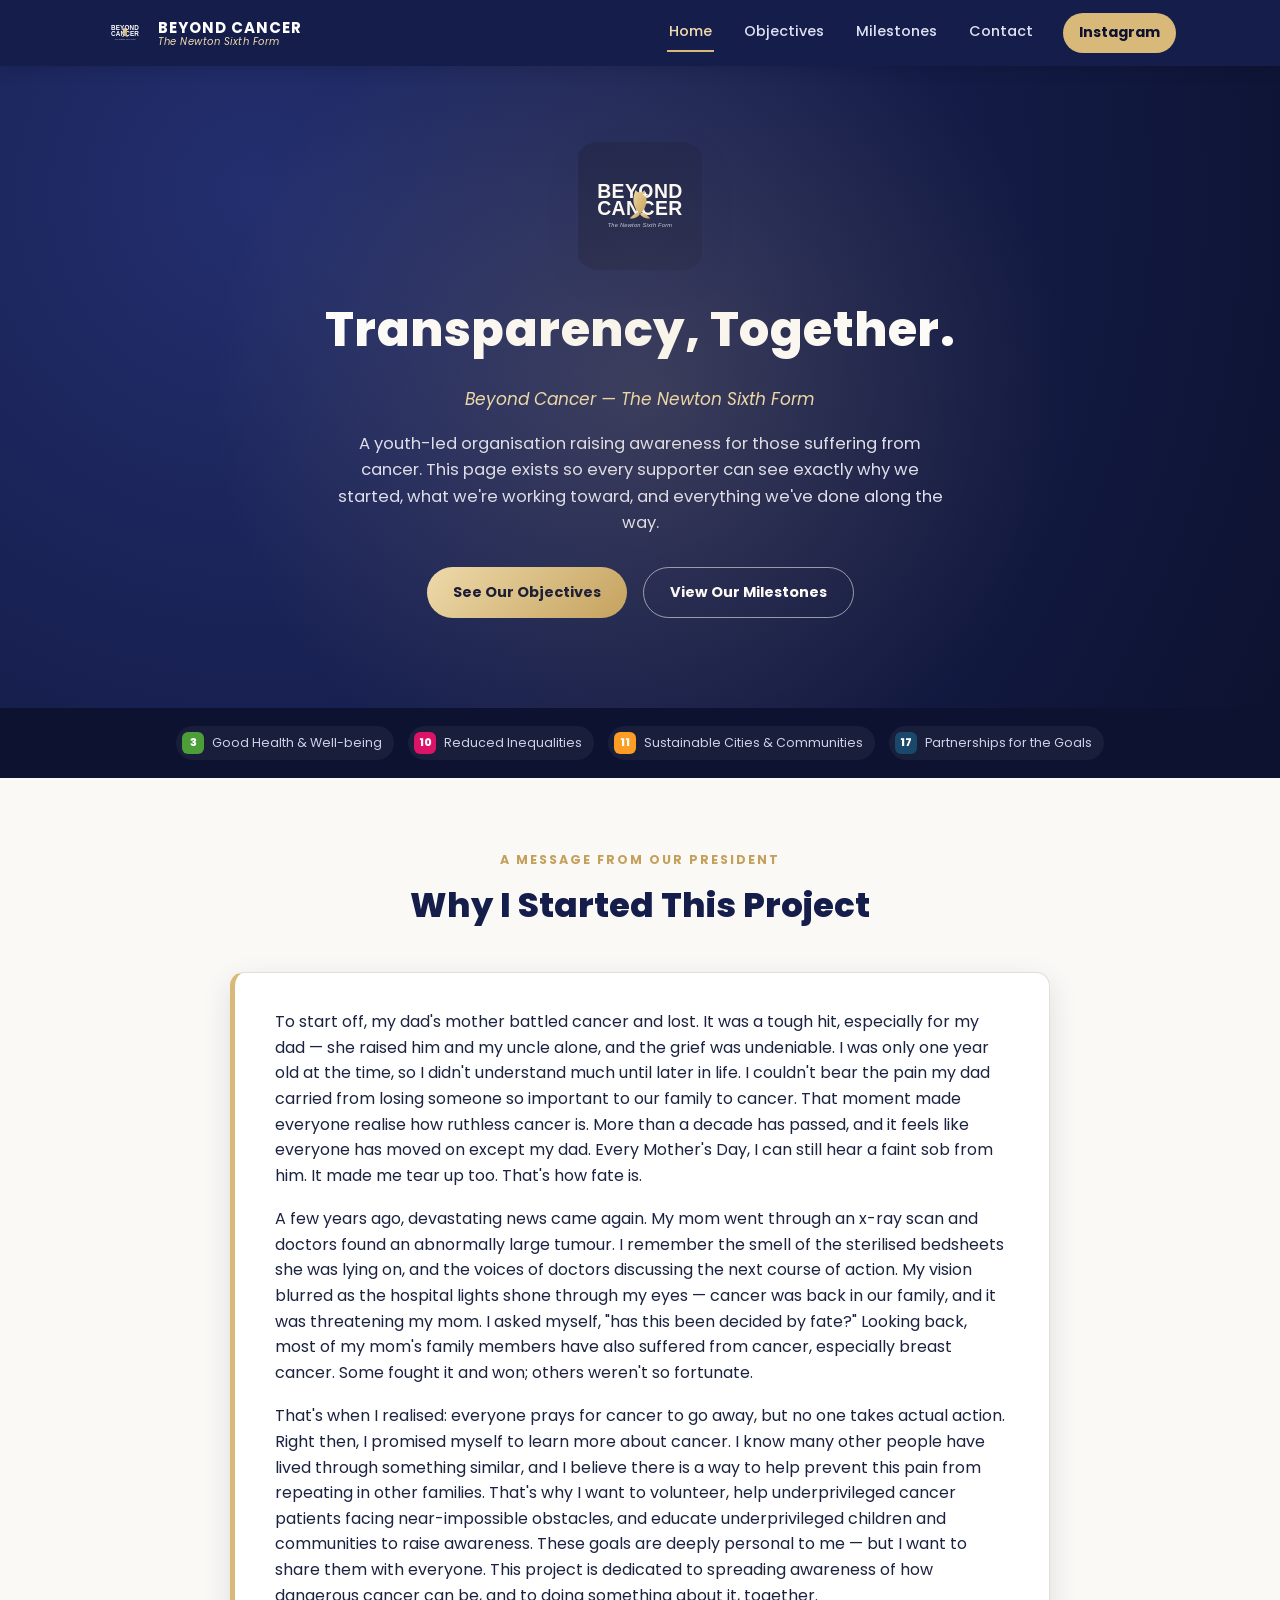
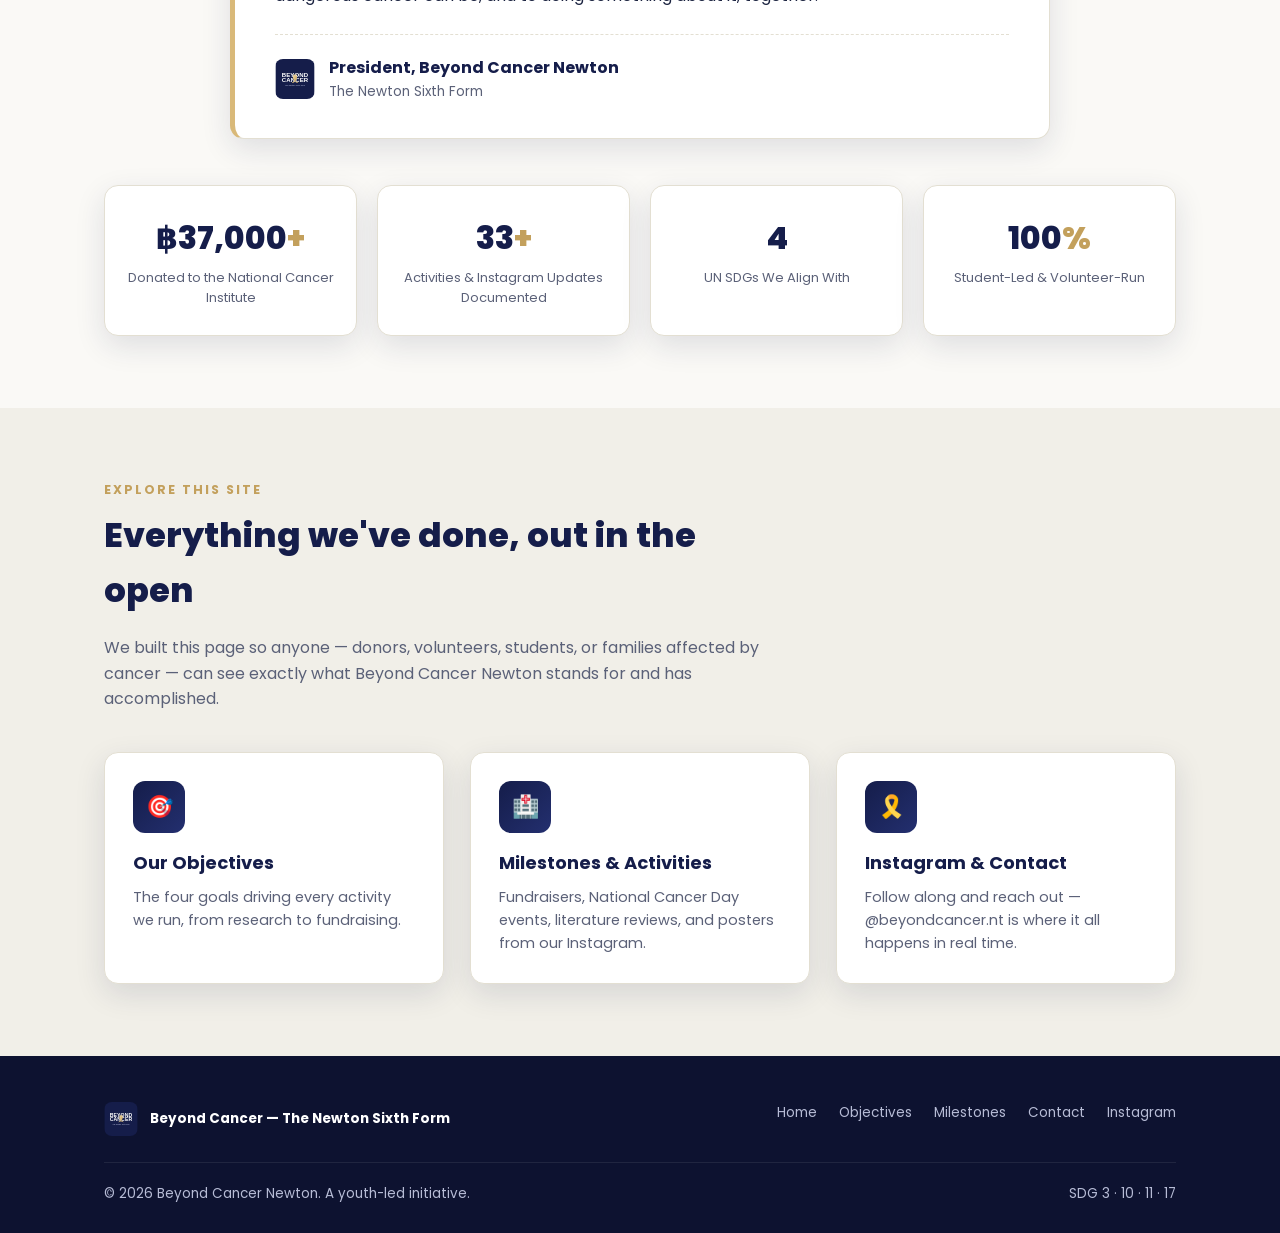
==== index.html @ de4dd10d "Initial commit of my Claude website" ====
<!DOCTYPE html>
<html lang="en">
<head>
<meta charset="UTF-8">
<meta name="viewport" content="width=device-width, initial-scale=1.0">
<title>Beyond Cancer Newton | Transparency &amp; Impact</title>
<meta name="description" content="Beyond Cancer Newton — a youth-led organisation from The Newton Sixth Form raising awareness and funds for cancer patients. See why we started, our objectives, and everything we've done.">
<link rel="icon" type="image/svg+xml" href="assets/img/logo.svg">
<link rel="stylesheet" href="assets/css/style.css">
<link rel="preconnect" href="https://fonts.googleapis.com">
<link href="https://fonts.googleapis.com/css2?family=Poppins:ital,wght@0,400;0,500;0,600;0,700;0,800;1,500&display=swap" rel="stylesheet">
</head>
<body>

<header class="site-header">
  <div class="wrap">
    <a href="index.html" class="brand">
      <img src="assets/img/logo.svg" alt="Beyond Cancer logo">
      <span class="brand-text">
        <span class="b1">BEYOND CANCER</span>
        <span class="b2">The Newton Sixth Form</span>
      </span>
    </a>
    <button class="nav-toggle" aria-label="Toggle menu">&#9776;</button>
    <nav class="nav-links">
      <a href="index.html" data-page="index.html">Home</a>
      <a href="objectives.html" data-page="objectives.html">Objectives</a>
      <a href="milestones.html" data-page="milestones.html">Milestones</a>
      <a href="contact.html" data-page="contact.html">Contact</a>
      <a href="https://www.instagram.com/beyondcancer.nt" target="_blank" rel="noopener" class="cta">Instagram</a>
    </nav>
  </div>
</header>

<section class="hero">
  <div class="wrap">
    <img src="assets/img/logo.svg" alt="Beyond Cancer logo" class="logo-big">
    <h1>Transparency, Together.</h1>
    <p class="tagline">Beyond Cancer — The Newton Sixth Form</p>
    <p class="lead">A youth-led organisation raising awareness for those suffering from cancer. This page exists so every supporter can see exactly why we started, what we're working toward, and everything we've done along the way.</p>
    <div class="btn-row">
      <a href="objectives.html" class="btn btn-gold">See Our Objectives</a>
      <a href="milestones.html" class="btn btn-outline">View Our Milestones</a>
    </div>
  </div>
</section>

<div class="sdg-strip">
  <div class="wrap">
    <span class="sdg-chip"><span class="sdg-num sdg-3">3</span> Good Health &amp; Well-being</span>
    <span class="sdg-chip"><span class="sdg-num sdg-10">10</span> Reduced Inequalities</span>
    <span class="sdg-chip"><span class="sdg-num sdg-11">11</span> Sustainable Cities &amp; Communities</span>
    <span class="sdg-chip"><span class="sdg-num sdg-17">17</span> Partnerships for the Goals</span>
  </div>
</div>

<section>
  <div class="wrap">
    <div class="section-head center" style="margin-left:auto;margin-right:auto;">
      <span class="eyebrow">A message from our President</span>
      <h2 class="section-title">Why I Started This Project</h2>
    </div>
    <div class="letter">
      <p>To start off, my dad's mother battled cancer and lost. It was a tough hit, especially for my dad — she raised him and my uncle alone, and the grief was undeniable. I was only one year old at the time, so I didn't understand much until later in life. I couldn't bear the pain my dad carried from losing someone so important to our family to cancer. That moment made everyone realise how ruthless cancer is. More than a decade has passed, and it feels like everyone has moved on except my dad. Every Mother's Day, I can still hear a faint sob from him. It made me tear up too. That's how fate is.</p>
      <p>A few years ago, devastating news came again. My mom went through an x-ray scan and doctors found an abnormally large tumour. I remember the smell of the sterilised bedsheets she was lying on, and the voices of doctors discussing the next course of action. My vision blurred as the hospital lights shone through my eyes — cancer was back in our family, and it was threatening my mom. I asked myself, "has this been decided by fate?" Looking back, most of my mom's family members have also suffered from cancer, especially breast cancer. Some fought it and won; others weren't so fortunate.</p>
      <p>That's when I realised: everyone prays for cancer to go away, but no one takes actual action. Right then, I promised myself to learn more about cancer. I know many other people have lived through something similar, and I believe there is a way to help prevent this pain from repeating in other families. That's why I want to volunteer, help underprivileged cancer patients facing near-impossible obstacles, and educate underprivileged children and communities to raise awareness. These goals are deeply personal to me — but I want to share them with everyone. This project is dedicated to spreading awareness of how dangerous cancer can be, and to doing something about it, together.</p>
      <div class="signature">
        <img src="assets/img/logo.svg" alt="" style="height:40px;width:40px;border-radius:8px;">
        <div>
          <div class="sig-name">President, Beyond Cancer Newton</div>
          <div class="sig-role">The Newton Sixth Form</div>
        </div>
      </div>
    </div>

    <div class="stats">
      <div class="stat"><div class="num">฿37,000<span>+</span></div><div class="label">Donated to the National Cancer Institute</div></div>
      <div class="stat"><div class="num">33<span>+</span></div><div class="label">Activities &amp; Instagram Updates Documented</div></div>
      <div class="stat"><div class="num">4</div><div class="label">UN SDGs We Align With</div></div>
      <div class="stat"><div class="num">100<span>%</span></div><div class="label">Student-Led &amp; Volunteer-Run</div></div>
    </div>
  </div>
</section>

<section class="section-alt">
  <div class="wrap">
    <div class="section-head">
      <span class="eyebrow">Explore this site</span>
      <h2 class="section-title">Everything we've done, out in the open</h2>
      <p>We built this page so anyone — donors, volunteers, students, or families affected by cancer — can see exactly what Beyond Cancer Newton stands for and has accomplished.</p>
    </div>
    <div class="grid">
      <a href="objectives.html" class="card">
        <div class="icon">🎯</div>
        <h3>Our Objectives</h3>
        <p>The four goals driving every activity we run, from research to fundraising.</p>
      </a>
      <a href="milestones.html" class="card">
        <div class="icon">🏥</div>
        <h3>Milestones &amp; Activities</h3>
        <p>Fundraisers, National Cancer Day events, literature reviews, and posters from our Instagram.</p>
      </a>
      <a href="contact.html" class="card">
        <div class="icon">🎗️</div>
        <h3>Instagram &amp; Contact</h3>
        <p>Follow along and reach out — @beyondcancer.nt is where it all happens in real time.</p>
      </a>
    </div>
  </div>
</section>

<footer class="site-footer">
  <div class="wrap">
    <div class="footer-top">
      <div class="footer-brand">
        <img src="assets/img/logo.svg" alt="Beyond Cancer logo">
        Beyond Cancer — The Newton Sixth Form
      </div>
      <div class="footer-links">
        <a href="index.html">Home</a>
        <a href="objectives.html">Objectives</a>
        <a href="milestones.html">Milestones</a>
        <a href="contact.html">Contact</a>
        <a href="https://www.instagram.com/beyondcancer.nt" target="_blank" rel="noopener">Instagram</a>
      </div>
    </div>
    <div class="footer-bottom">
      <span>&copy; 2026 Beyond Cancer Newton. A youth-led initiative.</span>
      <span>SDG 3 · 10 · 11 · 17</span>
    </div>
  </div>
</footer>

<script src="assets/js/main.js"></script>
</body>
</html>
---- assets/css/style.css ----
:root {
  --navy: #151d4a;
  --navy-deep: #0d1230;
  --navy-light: #232f6f;
  --gold: #d9b979;
  --gold-light: #f0dcae;
  --gold-deep: #c3a05c;
  --ink: #1b2340;
  --paper: #faf9f6;
  --paper-dim: #f1efe8;
  --line: #e3dfd2;
  --muted: #5b6178;
  --radius: 14px;
  --shadow: 0 10px 30px rgba(21, 29, 74, 0.12);
  --maxw: 1120px;
}

* { box-sizing: border-box; }

html { scroll-behavior: smooth; }

body {
  margin: 0;
  font-family: "Poppins", "Segoe UI", system-ui, sans-serif;
  background: var(--paper);
  color: var(--ink);
  line-height: 1.6;
}

img { max-width: 100%; display: block; }

a { color: inherit; text-decoration: none; }

.wrap {
  max-width: var(--maxw);
  margin: 0 auto;
  padding: 0 24px;
}

/* ---------- Header ---------- */
.site-header {
  position: sticky;
  top: 0;
  z-index: 50;
  background: var(--navy);
  box-shadow: 0 2px 16px rgba(0,0,0,0.15);
}

.site-header .wrap {
  display: flex;
  align-items: center;
  justify-content: space-between;
  padding-top: 12px;
  padding-bottom: 12px;
}

.brand {
  display: flex;
  align-items: center;
  gap: 12px;
  color: #fff;
  font-weight: 700;
  letter-spacing: 0.5px;
}

.brand img { height: 42px; width: 42px; border-radius: 8px; }

.brand-text { display: flex; flex-direction: column; line-height: 1.15; }
.brand-text .b1 { font-size: 15px; letter-spacing: 1px; }
.brand-text .b2 { font-size: 10px; font-weight: 400; color: var(--gold-light); font-style: italic; }

.nav-links {
  display: flex;
  gap: 28px;
  align-items: center;
}

.nav-links a {
  color: #dfe2f2;
  font-size: 14.5px;
  font-weight: 500;
  padding: 6px 2px;
  border-bottom: 2px solid transparent;
  transition: color .2s, border-color .2s;
}

.nav-links a:hover, .nav-links a.active {
  color: var(--gold-light);
  border-bottom-color: var(--gold);
}

.nav-links a.cta {
  background: var(--gold);
  color: var(--navy-deep);
  padding: 8px 16px;
  border-radius: 999px;
  font-weight: 700;
  border-bottom: none;
}
.nav-links a.cta:hover { background: var(--gold-light); color: var(--navy-deep); }

.nav-toggle {
  display: none;
  background: none;
  border: none;
  color: #fff;
  font-size: 26px;
  cursor: pointer;
}

@media (max-width: 780px) {
  .nav-toggle { display: block; }
  .nav-links {
    position: absolute;
    top: 100%;
    left: 0;
    right: 0;
    background: var(--navy);
    flex-direction: column;
    align-items: flex-start;
    padding: 16px 24px 24px;
    gap: 16px;
    display: none;
    border-top: 1px solid rgba(255,255,255,0.1);
  }
  .nav-links.open { display: flex; }
}

/* ---------- Hero ---------- */
.hero {
  background: radial-gradient(circle at 20% 20%, var(--navy-light), var(--navy) 55%, var(--navy-deep));
  color: #fff;
  padding: 76px 0 90px;
  text-align: center;
  position: relative;
  overflow: hidden;
}

.hero::after {
  content: "";
  position: absolute;
  inset: 0;
  background: radial-gradient(circle, rgba(217,185,121,0.18), transparent 60%);
  pointer-events: none;
}

.hero .logo-big { width: 128px; height: 128px; margin: 0 auto 22px; border-radius: 22px; box-shadow: var(--shadow); }

.hero h1 {
  font-size: clamp(30px, 5vw, 48px);
  margin: 0 0 12px;
  font-weight: 800;
  letter-spacing: 0.5px;
}

.hero .tagline {
  color: var(--gold-light);
  font-style: italic;
  font-size: 17px;
  margin-bottom: 18px;
}

.hero p.lead {
  max-width: 620px;
  margin: 0 auto 30px;
  color: #dfe2f2;
  font-size: 16.5px;
}

.btn-row { display: flex; gap: 16px; justify-content: center; flex-wrap: wrap; }

.btn {
  display: inline-flex;
  align-items: center;
  gap: 8px;
  padding: 13px 26px;
  border-radius: 999px;
  font-weight: 700;
  font-size: 14.5px;
  transition: transform .2s, box-shadow .2s, background .2s;
}

.btn-gold { background: linear-gradient(135deg, var(--gold-light), var(--gold-deep)); color: var(--navy-deep); }
.btn-gold:hover { transform: translateY(-2px); box-shadow: 0 8px 22px rgba(217,185,121,0.35); }

.btn-outline { border: 1.5px solid rgba(255,255,255,0.55); color: #fff; }
.btn-outline:hover { background: rgba(255,255,255,0.1); transform: translateY(-2px); }

/* ---------- SDG strip ---------- */
.sdg-strip {
  background: var(--navy-deep);
  padding: 18px 0;
}
.sdg-strip .wrap {
  display: flex;
  flex-wrap: wrap;
  gap: 14px;
  justify-content: center;
  align-items: center;
}
.sdg-chip {
  display: flex;
  align-items: center;
  gap: 8px;
  color: #cfd3ea;
  font-size: 12.5px;
  background: rgba(255,255,255,0.05);
  padding: 6px 12px 6px 6px;
  border-radius: 999px;
}
.sdg-num {
  width: 22px; height: 22px;
  border-radius: 6px;
  display: flex; align-items: center; justify-content: center;
  font-weight: 800; font-size: 11px; color: #fff;
}
.sdg-3 { background: #4c9f38; }
.sdg-10 { background: #dd1367; }
.sdg-11 { background: #fd9d24; }
.sdg-17 { background: #19486a; }

/* ---------- Sections ---------- */
section { padding: 72px 0; }
.section-alt { background: var(--paper-dim); }

.eyebrow {
  text-transform: uppercase;
  letter-spacing: 2px;
  font-size: 12.5px;
  font-weight: 700;
  color: var(--gold-deep);
  margin-bottom: 8px;
  display: block;
}

h2.section-title {
  font-size: clamp(24px, 3.4vw, 34px);
  margin: 0 0 18px;
  font-weight: 800;
  color: var(--navy);
}

.section-head { max-width: 680px; margin-bottom: 40px; }
.section-head p { color: var(--muted); font-size: 16px; }

/* ---------- Story / letter block ---------- */
.letter {
  background: #fff;
  border: 1px solid var(--line);
  border-left: 5px solid var(--gold);
  border-radius: var(--radius);
  padding: 36px 40px;
  box-shadow: var(--shadow);
  max-width: 820px;
  margin: 0 auto;
}

.letter p { margin: 0 0 18px; color: var(--ink); font-size: 16px; }
.letter p:last-of-type { margin-bottom: 0; }

.signature {
  margin-top: 26px;
  padding-top: 20px;
  border-top: 1px dashed var(--line);
  display: flex;
  align-items: center;
  gap: 14px;
}
.signature .sig-name { font-weight: 700; color: var(--navy); }
.signature .sig-role { font-size: 13.5px; color: var(--muted); }

/* ---------- Cards grid ---------- */
.grid {
  display: grid;
  gap: 26px;
  grid-template-columns: repeat(auto-fit, minmax(240px, 1fr));
}

.card {
  background: #fff;
  border: 1px solid var(--line);
  border-radius: var(--radius);
  padding: 28px;
  box-shadow: var(--shadow);
  transition: transform .2s, box-shadow .2s;
}
.card:hover { transform: translateY(-4px); }

.card .icon {
  width: 52px; height: 52px;
  border-radius: 12px;
  background: linear-gradient(135deg, var(--navy), var(--navy-light));
  display: flex; align-items: center; justify-content: center;
  margin-bottom: 16px;
  font-size: 22px;
}

.card h3 { margin: 0 0 8px; font-size: 18px; color: var(--navy); }
.card p { margin: 0; color: var(--muted); font-size: 14.5px; }
.card .zh { font-size: 13px; color: var(--gold-deep); font-style: italic; margin-bottom: 6px; display:block; }

/* ---------- Stats ---------- */
.stats {
  display: grid;
  grid-template-columns: repeat(auto-fit, minmax(180px, 1fr));
  gap: 20px;
  margin-top: 46px;
}
.stat {
  text-align: center;
  background: #fff;
  border: 1px solid var(--line);
  border-radius: var(--radius);
  padding: 26px 16px;
  box-shadow: var(--shadow);
}
.stat .num { font-size: 32px; font-weight: 800; color: var(--navy); }
.stat .num span { color: var(--gold-deep); }
.stat .label { font-size: 13px; color: var(--muted); margin-top: 4px; }

/* ---------- Milestones ---------- */
.milestone-group { margin-bottom: 64px; }
.milestone-group:last-child { margin-bottom: 0; }

.milestone-group .group-head {
  display: flex;
  align-items: baseline;
  gap: 14px;
  margin-bottom: 24px;
  flex-wrap: wrap;
}
.milestone-group .group-head h3 {
  font-size: 21px;
  color: var(--navy);
  margin: 0;
}
.group-tag {
  background: var(--navy);
  color: var(--gold-light);
  font-size: 11.5px;
  font-weight: 700;
  letter-spacing: 0.5px;
  padding: 4px 10px;
  border-radius: 999px;
  text-transform: uppercase;
}

.embed-grid {
  display: grid;
  grid-template-columns: repeat(auto-fit, minmax(320px, 1fr));
  gap: 24px;
  align-items: start;
}

.embed-card {
  background: #fff;
  border: 1px solid var(--line);
  border-radius: var(--radius);
  overflow: hidden;
  box-shadow: var(--shadow);
}
.embed-card .embed-caption {
  padding: 14px 18px;
  font-size: 13.5px;
  color: var(--muted);
  border-top: 1px solid var(--line);
}
.embed-card iframe, .embed-card blockquote { width: 100% !important; }

.highlight-link-row {
  display: flex;
  flex-wrap: wrap;
  gap: 12px;
  margin-top: 18px;
}
.highlight-pill {
  display: inline-flex;
  align-items: center;
  gap: 8px;
  background: var(--paper-dim);
  border: 1px solid var(--line);
  padding: 8px 16px;
  border-radius: 999px;
  font-size: 13.5px;
  font-weight: 600;
  color: var(--navy);
  transition: background .2s, border-color .2s;
}
.highlight-pill:hover { background: var(--gold-light); border-color: var(--gold); }

/* ---------- Instagram / contact ---------- */
.ig-card {
  background: linear-gradient(135deg, var(--navy), var(--navy-light));
  color: #fff;
  border-radius: 20px;
  padding: 44px;
  display: flex;
  gap: 32px;
  align-items: center;
  flex-wrap: wrap;
  box-shadow: var(--shadow);
}
.ig-card .ig-icon {
  width: 84px; height: 84px;
  border-radius: 20px;
  background: linear-gradient(135deg, #f0dcae, #c3a05c);
  display: flex; align-items: center; justify-content: center;
  font-size: 38px;
  flex-shrink: 0;
}
.ig-card h3 { margin: 0 0 6px; font-size: 22px; }
.ig-card p { margin: 0 0 16px; color: #cfd3ea; font-size: 14.5px; max-width: 520px; }
.ig-stats { display: flex; gap: 26px; margin-bottom: 18px; flex-wrap: wrap; }
.ig-stats div { text-align: left; }
.ig-stats .n { font-weight: 800; font-size: 19px; }
.ig-stats .l { font-size: 12px; color: var(--gold-light); }

.contact-grid {
  display: grid;
  grid-template-columns: 1.1fr 0.9fr;
  gap: 32px;
  margin-top: 40px;
}
@media (max-width: 860px) { .contact-grid { grid-template-columns: 1fr; } }

.info-list { list-style: none; margin: 0; padding: 0; display: flex; flex-direction: column; gap: 18px; }
.info-list li {
  display: flex;
  gap: 14px;
  align-items: flex-start;
  background: #fff;
  border: 1px solid var(--line);
  border-radius: var(--radius);
  padding: 18px 20px;
  box-shadow: var(--shadow);
}
.info-list .ic {
  width: 38px; height: 38px;
  border-radius: 10px;
  background: var(--paper-dim);
  display: flex; align-items: center; justify-content: center;
  flex-shrink: 0;
  font-size: 18px;
}
.info-list strong { display: block; color: var(--navy); font-size: 14.5px; }
.info-list span { color: var(--muted); font-size: 13.5px; }

/* ---------- Footer ---------- */
.site-footer {
  background: var(--navy-deep);
  color: #b7bcd6;
  padding: 46px 0 28px;
  font-size: 13.5px;
}
.footer-top {
  display: flex;
  justify-content: space-between;
  flex-wrap: wrap;
  gap: 24px;
  padding-bottom: 26px;
  border-bottom: 1px solid rgba(255,255,255,0.08);
  margin-bottom: 20px;
}
.footer-brand { display: flex; align-items: center; gap: 12px; color: #fff; font-weight: 700; }
.footer-brand img { height: 34px; width: 34px; border-radius: 8px; }
.footer-links { display: flex; gap: 22px; flex-wrap: wrap; }
.footer-links a:hover { color: var(--gold-light); }
.footer-bottom { display: flex; justify-content: space-between; flex-wrap: wrap; gap: 10px; }

/* ---------- misc ---------- */
.center { text-align: center; }
.mt-lg { margin-top: 48px; }
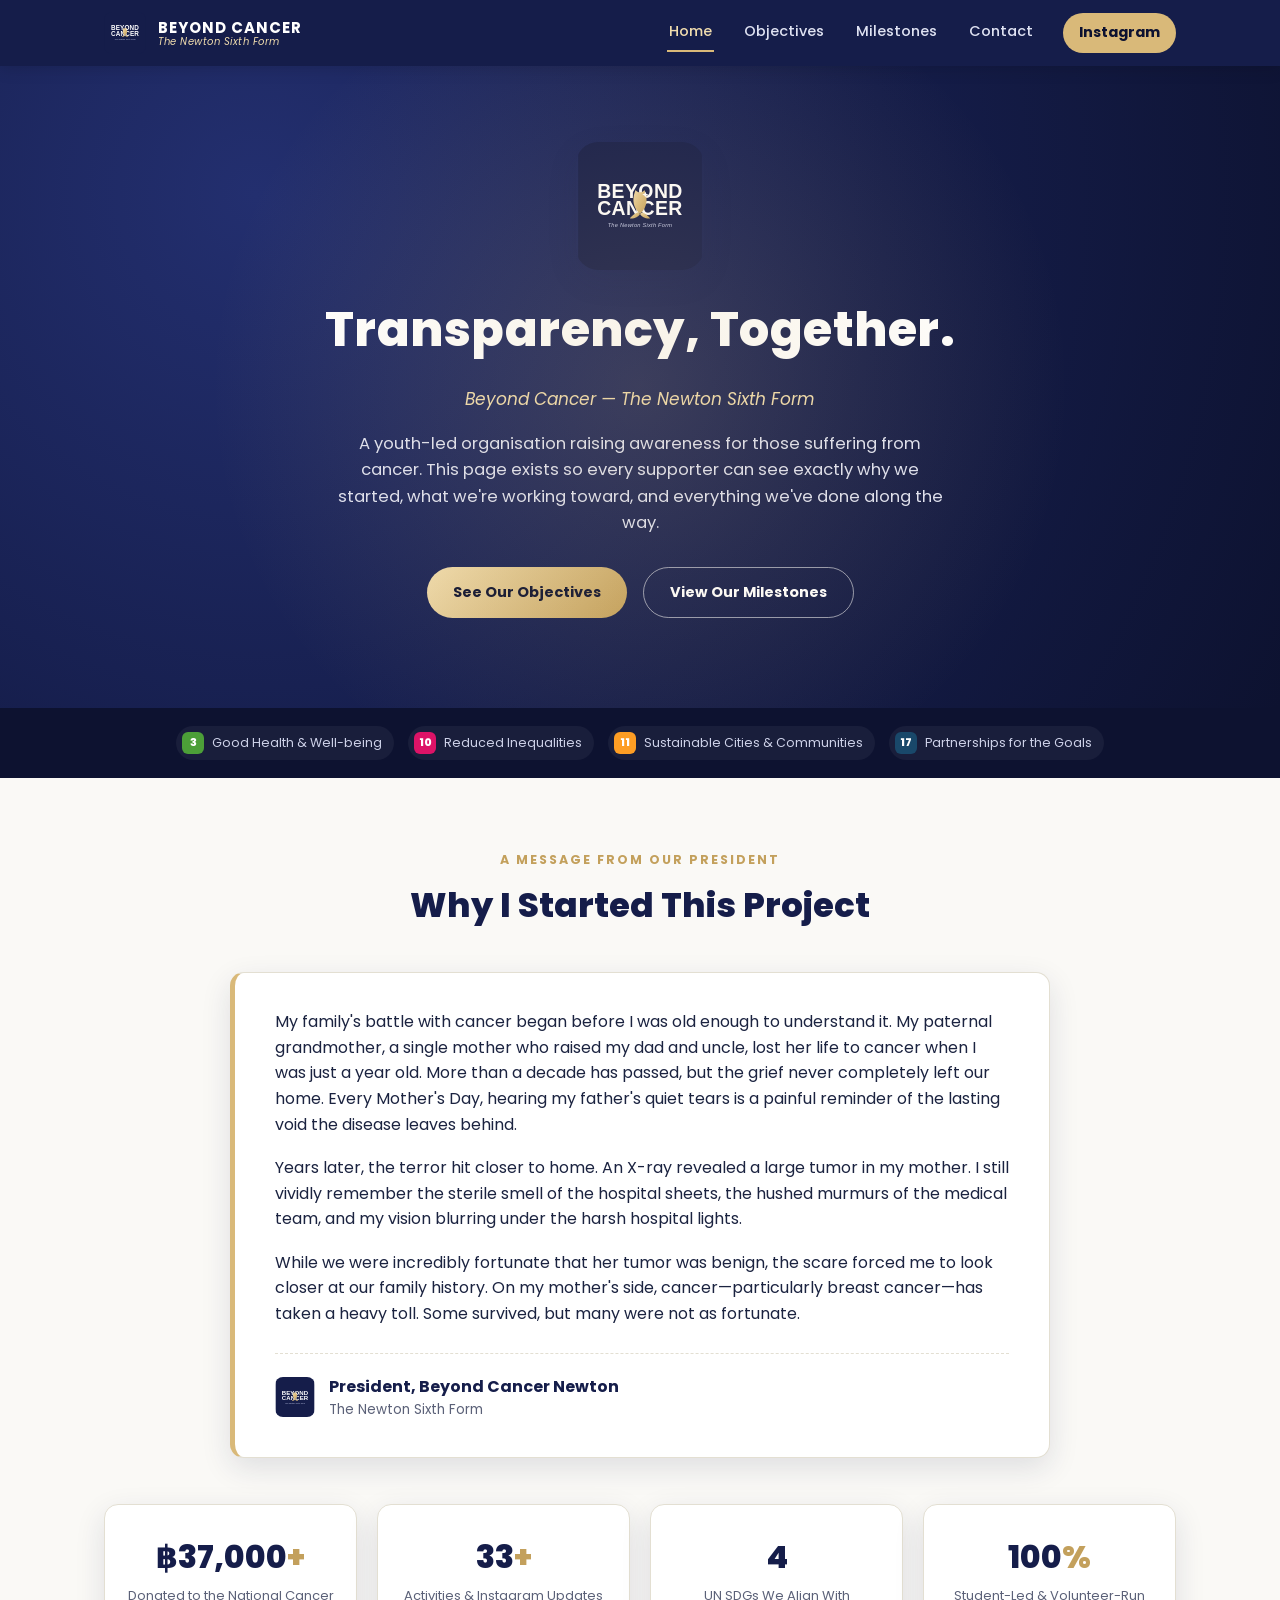
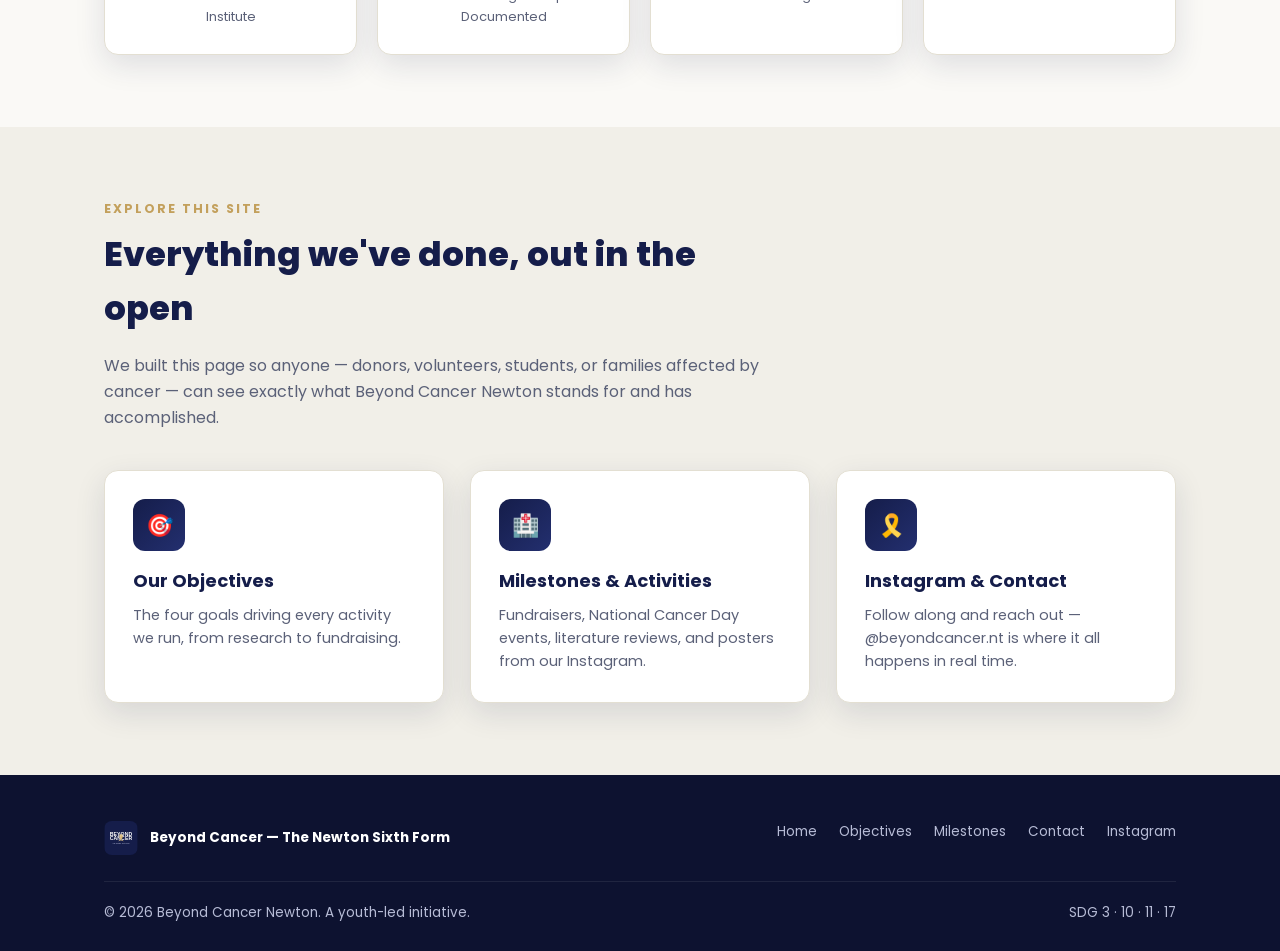
==== commit 242dd5bd: "Update Why I Started This Project section with revised story Co-Authored-By: Claude Sonnet 5 <norepl" ====
--- a/index.html
+++ b/index.html
@@ -61,9 +61,9 @@
       <h2 class="section-title">Why I Started This Project</h2>
     </div>
     <div class="letter">
-      <p>To start off, my dad's mother battled cancer and lost. It was a tough hit, especially for my dad — she raised him and my uncle alone, and the grief was undeniable. I was only one year old at the time, so I didn't understand much until later in life. I couldn't bear the pain my dad carried from losing someone so important to our family to cancer. That moment made everyone realise how ruthless cancer is. More than a decade has passed, and it feels like everyone has moved on except my dad. Every Mother's Day, I can still hear a faint sob from him. It made me tear up too. That's how fate is.</p>
-      <p>A few years ago, devastating news came again. My mom went through an x-ray scan and doctors found an abnormally large tumour. I remember the smell of the sterilised bedsheets she was lying on, and the voices of doctors discussing the next course of action. My vision blurred as the hospital lights shone through my eyes — cancer was back in our family, and it was threatening my mom. I asked myself, "has this been decided by fate?" Looking back, most of my mom's family members have also suffered from cancer, especially breast cancer. Some fought it and won; others weren't so fortunate.</p>
-      <p>That's when I realised: everyone prays for cancer to go away, but no one takes actual action. Right then, I promised myself to learn more about cancer. I know many other people have lived through something similar, and I believe there is a way to help prevent this pain from repeating in other families. That's why I want to volunteer, help underprivileged cancer patients facing near-impossible obstacles, and educate underprivileged children and communities to raise awareness. These goals are deeply personal to me — but I want to share them with everyone. This project is dedicated to spreading awareness of how dangerous cancer can be, and to doing something about it, together.</p>
+      <p>My family's battle with cancer began before I was old enough to understand it. My paternal grandmother, a single mother who raised my dad and uncle, lost her life to cancer when I was just a year old. More than a decade has passed, but the grief never completely left our home. Every Mother's Day, hearing my father's quiet tears is a painful reminder of the lasting void the disease leaves behind.</p>
+      <p>Years later, the terror hit closer to home. An X-ray revealed a large tumor in my mother. I still vividly remember the sterile smell of the hospital sheets, the hushed murmurs of the medical team, and my vision blurring under the harsh hospital lights.</p>
+      <p>While we were incredibly fortunate that her tumor was benign, the scare forced me to look closer at our family history. On my mother's side, cancer—particularly breast cancer—has taken a heavy toll. Some survived, but many were not as fortunate.</p>
       <div class="signature">
         <img src="assets/img/logo.svg" alt="" style="height:40px;width:40px;border-radius:8px;">
         <div>
